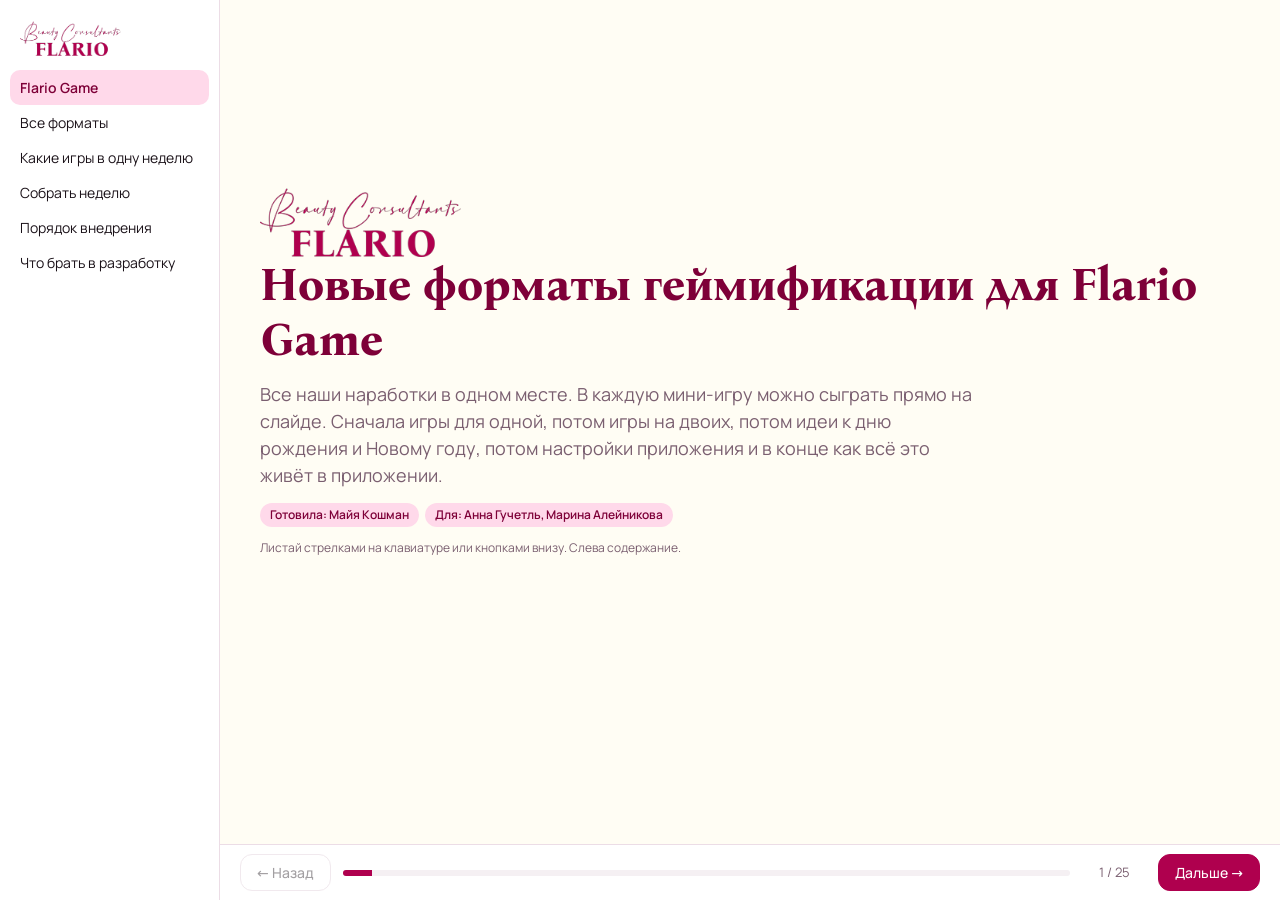
==== mini-games-deck/flario-mini-games_final.html @ 3e70e2fb "Сохранить итоговую презу мини-игр и объединить скил создания с доработкой Канон — один HTML. Правки " ====
<!doctype html>
<html lang="ru">
<head>
<meta charset="utf-8">
<meta name="viewport" content="width=device-width,initial-scale=1">
<title>Flario Game: новые форматы геймификации</title>
<style>@font-face {
  font-family: 'Bona Nova';
  font-style: italic;
  font-weight: 400;
  font-display: swap;
  src: url([data-uri]) format('woff2');
  unicode-range: U+0460-052F, U+1C80-1C8A, U+20B4, U+2DE0-2DFF, U+A640-A69F, U+FE2E-FE2F;
}
/* cyrillic */

@font-face {
  font-family: 'Bona Nova';
  font-style: italic;
  font-weight: 400;
  font-display: swap;
  src: url([data-uri]) format('woff2');
  unicode-range: U+0301, U+0400-045F, U+0490-0491, U+04B0-04B1, U+2116;
}
/* greek */

@font-face {
  font-family: 'Bona Nova';
  font-style: italic;
  font-weight: 400;
  font-display: swap;
  src: url([data-uri]) format('woff2');
  unicode-range: U+0307-0308, U+0590-05FF, U+200C-2010, U+20AA, U+25CC, U+FB1D-FB4F;
}
/* vietnamese */

@font-face {
  font-family: 'Bona Nova';
  font-style: italic;
  font-weight: 400;
  font-display: swap;
  src: url([data-uri]) format('woff2');
  unicode-range: U+0100-02BA, U+02BD-02C5, U+02C7-02CC, U+02CE-02D7, U+02DD-02FF, U+0304, U+0308, U+0329, U+1D00-1DBF, U+1E00-1E9F, U+1EF2-1EFF, U+2020, U+20A0-20AB, U+20AD-20C0, U+2113, U+2C60-2C7F, U+A720-A7FF;
}
/* latin */

@font-face {
  font-family: 'Bona Nova';
  font-style: italic;
  font-weight: 400;
  font-display: swap;
  src: url([data-uri]) format('woff2');
  unicode-range: U+0000-00FF, U+0131, U+0152-0153, U+02BB-02BC, U+02C6, U+02DA, U+02DC, U+0304, U+0308, U+0329, U+2000-206F, U+20AC, U+2122, U+2191, U+2193, U+2212, U+2215, U+FEFF, U+FFFD;
}
/* cyrillic-ext */

@font-face {
  font-family: 'Bona Nova';
  font-style: normal;
  font-weight: 400;
  font-display: swap;
  src: url([data-uri]) format('woff2');
  unicode-range: U+0460-052F, U+1C80-1C8A, U+20B4, U+2DE0-2DFF, U+A640-A69F, U+FE2E-FE2F;
}
/* cyrillic */

@font-face {
  font-family: 'Bona Nova';
  font-style: normal;
  font-weight: 400;
  font-display: swap;
  src: url([data-uri]) format('woff2');
  unicode-range: U+0301, U+0400-045F, U+0490-0491, U+04B0-04B1, U+2116;
}
/* greek */

@font-face {
  font-family: 'Bona Nova';
  font-style: normal;
  font-weight: 400;
  font-display: swap;
  src: url([data-uri]) format('woff2');
  unicode-range: U+0307-0308, U+0590-05FF, U+200C-2010, U+20AA, U+25CC, U+FB1D-FB4F;
}
/* vietnamese */

@font-face {
  font-family: 'Bona Nova';
  font-style: normal;
  font-weight: 400;
  font-display: swap;
  src: url([data-uri]) format('woff2');
  unicode-range: U+0100-02BA, U+02BD-02C5, U+02C7-02CC, U+02CE-02D7, U+02DD-02FF, U+0304, U+0308, U+0329, U+1D00-1DBF, U+1E00-1E9F, U+1EF2-1EFF, U+2020, U+20A0-20AB, U+20AD-20C0, U+2113, U+2C60-2C7F, U+A720-A7FF;
}
/* latin */

@font-face {
  font-family: 'Bona Nova';
  font-style: normal;
  font-weight: 400;
  font-display: swap;
  src: url([data-uri]) format('woff2');
  unicode-range: U+0000-00FF, U+0131, U+0152-0153, U+02BB-02BC, U+02C6, U+02DA, U+02DC, U+0304, U+0308, U+0329, U+2000-206F, U+20AC, U+2122, U+2191, U+2193, U+2212, U+2215, U+FEFF, U+FFFD;
}
/* cyrillic-ext */

@font-face {
  font-family: 'Bona Nova';
  font-style: normal;
  font-weight: 700;
  font-display: swap;
  src: url([data-uri]) format('woff2');
  unicode-range: U+0460-052F, U+1C80-1C8A, U+20B4, U+2DE0-2DFF, U+A640-A69F, U+FE2E-FE2F;
}
/* cyrillic */

@font-face {
  font-family: 'Bona Nova';
  font-style: normal;
  font-weight: 700;
  font-display: swap;
  src: url([data-uri]) format('woff2');
  unicode-range: U+0301, U+0400-045F, U+0490-0491, U+04B0-04B1, U+2116;
}
/* greek */

@font-face {
  font-family: 'Bona Nova';
  font-style: normal;
  font-weight: 700;
  font-display: swap;
  src: url([data-uri]) format('woff2');
  unicode-range: U+0307-0308, U+0590-05FF, U+200C-2010, U+20AA, U+25CC, U+FB1D-FB4F;
}
/* vietnamese */

@font-face {
  font-family: 'Bona Nova';
  font-style: normal;
  font-weight: 700;
  font-display: swap;
  src: url([data-uri]) format('woff2');
  unicode-range: U+0100-02BA, U+02BD-02C5, U+02C7-02CC, U+02CE-02D7, U+02DD-02FF, U+0304, U+0308, U+0329, U+1D00-1DBF, U+1E00-1E9F, U+1EF2-1EFF, U+2020, U+20A0-20AB, U+20AD-20C0, U+2113, U+2C60-2C7F, U+A720-A7FF;
}
/* latin */

@font-face {
  font-family: 'Bona Nova';
  font-style: normal;
  font-weight: 700;
  font-display: swap;
  src: url([data-uri]) format('woff2');
  unicode-range: U+0000-00FF, U+0131, U+0152-0153, U+02BB-02BC, U+02C6, U+02DA, U+02DC, U+0304, U+0308, U+0329, U+2000-206F, U+20AC, U+2122, U+2191, U+2193, U+2212, U+2215, U+FEFF, U+FFFD;
}
/* cyrillic-ext */

@font-face {
  font-family: 'Manrope';
  font-style: normal;
  font-weight: 300;
  font-display: swap;
  src: url([data-uri]) format('woff2');
  unicode-range: U+0460-052F, U+1C80-1C8A, U+20B4, U+2DE0-2DFF, U+A640-A69F, U+FE2E-FE2F;
}
/* cyrillic */

@font-face {
  font-family: 'Manrope';
  font-style: normal;
  font-weight: 300;
  font-display: swap;
  src: url([data-uri]) format('woff2');
  unicode-range: U+0301, U+0400-045F, U+0490-0491, U+04B0-04B1, U+2116;
}
/* greek */

@font-face {
  font-family: 'Manrope';
  font-style: normal;
  font-weight: 300;
  font-display: swap;
  src: url([data-uri]) format('woff2');
  unicode-range: U+0100-02BA, U+02BD-02C5, U+02C7-02CC, U+02CE-02D7, U+02DD-02FF, U+0304, U+0308, U+0329, U+1D00-1DBF, U+1E00-1E9F, U+1EF2-1EFF, U+2020, U+20A0-20AB, U+20AD-20C0, U+2113, U+2C60-2C7F, U+A720-A7FF;
}
/* latin */

@font-face {
  font-family: 'Manrope';
  font-style: normal;
  font-weight: 300;
  font-display: swap;
  src: url([data-uri]) format('woff2');
  unicode-range: U+0000-00FF, U+0131, U+0152-0153, U+02BB-02BC, U+02C6, U+02DA, U+02DC, U+0304, U+0308, U+0329, U+2000-206F, U+20AC, U+2122, U+2191, U+2193, U+2212, U+2215, U+FEFF, U+FFFD;
}
/* cyrillic-ext */

@font-face {
  font-family: 'Manrope';
  font-style: normal;
  font-weight: 400;
  font-display: swap;
  src: url([data-uri]) format('woff2');
  unicode-range: U+0460-052F, U+1C80-1C8A, U+20B4, U+2DE0-2DFF, U+A640-A69F, U+FE2E-FE2F;
}
/* cyrillic */

@font-face {
  font-family: 'Manrope';
  font-style: normal;
  font-weight: 400;
  font-display: swap;
  src: url([data-uri]) format('woff2');
  unicode-range: U+0301, U+0400-045F, U+0490-0491, U+04B0-04B1, U+2116;
}
/* greek */

@font-face {
  font-family: 'Manrope';
  font-style: normal;
  font-weight: 400;
  font-display: swap;
  src: url([data-uri]) format('woff2');
  unicode-range: U+0100-02BA, U+02BD-02C5, U+02C7-02CC, U+02CE-02D7, U+02DD-02FF, U+0304, U+0308, U+0329, U+1D00-1DBF, U+1E00-1E9F, U+1EF2-1EFF, U+2020, U+20A0-20AB, U+20AD-20C0, U+2113, U+2C60-2C7F, U+A720-A7FF;
}
/* latin */

@font-face {
  font-family: 'Manrope';
  font-style: normal;
  font-weight: 400;
  font-display: swap;
  src: url([data-uri]) format('woff2');
  unicode-range: U+0000-00FF, U+0131, U+0152-0153, U+02BB-02BC, U+02C6, U+02DA, U+02DC, U+0304, U+0308, U+0329, U+2000-206F, U+20AC, U+2122, U+2191, U+2193, U+2212, U+2215, U+FEFF, U+FFFD;
}
/* cyrillic-ext */

@font-face {
  font-family: 'Manrope';
  font-style: normal;
  font-weight: 500;
  font-display: swap;
  src: url([data-uri]) format('woff2');
  unicode-range: U+0460-052F, U+1C80-1C8A, U+20B4, U+2DE0-2DFF, U+A640-A69F, U+FE2E-FE2F;
}
/* cyrillic */

@font-face {
  font-family: 'Manrope';
  font-style: normal;
  font-weight: 500;
  font-display: swap;
  src: url([data-uri]) format('woff2');
  unicode-range: U+0301, U+0400-045F, U+0490-0491, U+04B0-04B1, U+2116;
}
/* greek */

@font-face {
  font-family: 'Manrope';
  font-style: normal;
  font-weight: 500;
  font-display: swap;
  src: url([data-uri]) format('woff2');
  unicode-range: U+0100-02BA, U+02BD-02C5, U+02C7-02CC, U+02CE-02D7, U+02DD-02FF, U+0304, U+0308, U+0329, U+1D00-1DBF, U+1E00-1E9F, U+1EF2-1EFF, U+2020, U+20A0-20AB, U+20AD-20C0, U+2113, U+2C60-2C7F, U+A720-A7FF;
}
/* latin */

@font-face {
  font-family: 'Manrope';
  font-style: normal;
  font-weight: 500;
  font-display: swap;
  src: url([data-uri]) format('woff2');
  unicode-range: U+0000-00FF, U+0131, U+0152-0153, U+02BB-02BC, U+02C6, U+02DA, U+02DC, U+0304, U+0308, U+0329, U+2000-206F, U+20AC, U+2122, U+2191, U+2193, U+2212, U+2215, U+FEFF, U+FFFD;
}
/* cyrillic-ext */

@font-face {
  font-family: 'Manrope';
  font-style: normal;
  font-weight: 600;
  font-display: swap;
  src: url([data-uri]) format('woff2');
  unicode-range: U+0460-052F, U+1C80-1C8A, U+20B4, U+2DE0-2DFF, U+A640-A69F, U+FE2E-FE2F;
}
/* cyrillic */

@font-face {
  font-family: 'Manrope';
  font-style: normal;
  font-weight: 600;
  font-display: swap;
  src: url([data-uri]) format('woff2');
  unicode-range: U+0301, U+0400-045F, U+0490-0491, U+04B0-04B1, U+2116;
}
/* greek */

@font-face {
  font-family: 'Manrope';
  font-style: normal;
  font-weight: 600;
  font-display: swap;
  src: url([data-uri]) format('woff2');
  unicode-range: U+0100-02BA, U+02BD-02C5, U+02C7-02CC, U+02CE-02D7, U+02DD-02FF, U+0304, U+0308, U+0329, U+1D00-1DBF, U+1E00-1E9F, U+1EF2-1EFF, U+2020, U+20A0-20AB, U+20AD-20C0, U+2113, U+2C60-2C7F, U+A720-A7FF;
}
/* latin */

@font-face {
  font-family: 'Manrope';
  font-style: normal;
  font-weight: 600;
  font-display: swap;
  src: url([data-uri]) format('woff2');
  unicode-range: U+0000-00FF, U+0131, U+0152-0153, U+02BB-02BC, U+02C6, U+02DA, U+02DC, U+0304, U+0308, U+0329, U+2000-206F, U+20AC, U+2122, U+2191, U+2193, U+2212, U+2215, U+FEFF, U+FFFD;
}
/* cyrillic-ext */

@font-face {
  font-family: 'Manrope';
  font-style: normal;
  font-weight: 700;
  font-display: swap;
  src: url([data-uri]) format('woff2');
  unicode-range: U+0460-052F, U+1C80-1C8A, U+20B4, U+2DE0-2DFF, U+A640-A69F, U+FE2E-FE2F;
}
/* cyrillic */

@font-face {
  font-family: 'Manrope';
  font-style: normal;
  font-weight: 700;
  font-display: swap;
  src: url([data-uri]) format('woff2');
  unicode-range: U+0301, U+0400-045F, U+0490-0491, U+04B0-04B1, U+2116;
}
/* greek */

@font-face {
  font-family: 'Manrope';
  font-style: normal;
  font-weight: 700;
  font-display: swap;
  src: url([data-uri]) format('woff2');
  unicode-range: U+0100-02BA, U+02BD-02C5, U+02C7-02CC, U+02CE-02D7, U+02DD-02FF, U+0304, U+0308, U+0329, U+1D00-1DBF, U+1E00-1E9F, U+1EF2-1EFF, U+2020, U+20A0-20AB, U+20AD-20C0, U+2113, U+2C60-2C7F, U+A720-A7FF;
}
/* latin */

@font-face {
  font-family: 'Manrope';
  font-style: normal;
  font-weight: 700;
  font-display: swap;
  src: url([data-uri]) format('woff2');
  unicode-range: U+0000-00FF, U+0131, U+0152-0153, U+02BB-02BC, U+02C6, U+02DA, U+02DC, U+0304, U+0308, U+0329, U+2000-206F, U+20AC, U+2122, U+2191, U+2193, U+2212, U+2215, U+FEFF, U+FFFD;
}
/* cyrillic */

@font-face {
  font-family: 'Marck Script';
  font-style: normal;
  font-weight: 400;
  font-display: swap;
  src: url([data-uri]) format('woff2');
  unicode-range: U+0301, U+0400-045F, U+0490-0491, U+04B0-04B1, U+2116;
}
/* latin-ext */

@font-face {
  font-family: 'Marck Script';
  font-style: normal;
  font-weight: 400;
  font-display: swap;
  src: url([data-uri]) format('woff2');
  unicode-range: U+0100-02BA, U+02BD-02C5, U+02C7-02CC, U+02CE-02D7, U+02DD-02FF, U+0304, U+0308, U+0329, U+1D00-1DBF, U+1E00-1E9F, U+1EF2-1EFF, U+2020, U+20A0-20AB, U+20AD-20C0, U+2113, U+2C60-2C7F, U+A720-A7FF;
}
/* latin */

@font-face {
  font-family: 'Marck Script';
  font-style: normal;
  font-weight: 400;
  font-display: swap;
  src: url([data-uri]) format('woff2');
  unicode-range: U+0000-00FF, U+0131, U+0152-0153, U+02BB-02BC, U+02C6, U+02DA, U+02DC, U+0304, U+0308, U+0329, U+2000-206F, U+20AC, U+2122, U+2191, U+2193, U+2212, U+2215, U+FEFF, U+FFFD;
}


:root{
  --bg:#faf7f9;--crimson:#af004e;--crimson-dark:#7e0038;--crimson2:#d4005f;--blush:#ffd9ea;
  --surface:#fff;--surface-soft:#f5f0f3;--border:#ecdde6;--border2:#ddc9d5;
  --text:#1a1118;--muted:#7a5f70;--text3:#b89aaa;
  --green:#27500a;--green-bg:#eaf3de;--amber:#633806;--amber-bg:#faeeda;--red:#a32d2d;--red-bg:#fcebeb;
  --s:1;
}
*{box-sizing:border-box}
html,body{margin:0;height:100%;background:#fffdf4;color:var(--text);font-family:Manrope,Geologica,"Segoe UI",system-ui,sans-serif;font-size:16px;line-height:1.5}
h1,h2,h3,.brand,.app-title b{font-family:"Bona Nova",Georgia,serif}
button{font-family:inherit;cursor:pointer}
#deck{display:grid;grid-template-columns:220px 1fr;grid-template-rows:1fr 56px;height:100vh}
#side{grid-row:1/3;background:#fff;border-right:1px solid var(--border);overflow-y:auto;padding:16px 10px 24px}
#side .brand{font-weight:700;color:var(--crimson);font-size:18px;padding:4px 10px 14px;display:flex;align-items:center;gap:8px}
#side .sec{font-size:11px;letter-spacing:.08em;text-transform:uppercase;color:var(--text3);padding:14px 10px 4px;font-weight:600}
#side a{display:flex;gap:8px;align-items:center;padding:7px 10px;border-radius:10px;color:var(--text);text-decoration:none;font-size:14px;cursor:pointer}
#side a:hover{background:var(--surface-soft)}
#side a.on{background:var(--blush);color:var(--crimson-dark);font-weight:600}
#side a .play{font-size:11px;color:var(--crimson)}
#stage{overflow:auto;position:relative}
#bar{display:flex;align-items:center;gap:12px;padding:0 20px;border-top:1px solid var(--border);background:#fff}
#bar .grow{flex:1;height:6px;border-radius:3px;background:var(--surface-soft);overflow:hidden}
#bar .grow i{display:block;height:100%;background:var(--crimson);transition:width .3s}
#bar .cnt{font-size:13px;color:var(--muted);min-width:64px;text-align:center}
.btn{border:1px solid var(--border2);background:#fff;color:var(--text);border-radius:12px;padding:8px 16px;font-size:14px;font-weight:500;transition:.15s}
.btn:hover{background:var(--surface-soft)}
.btn.pri{background:var(--crimson);color:#fff;border-color:var(--crimson)}
.btn.pri:hover{background:var(--crimson-dark)}
.btn.sm{padding:5px 12px;font-size:13px;border-radius:10px}
.btn[disabled]{opacity:.4;cursor:default}

.slide{padding:28px 40px 40px;max-width:1280px;margin:0 auto;animation:fade .25s}
@keyframes fade{from{opacity:0;transform:translateY(6px)}to{opacity:1;transform:none}}
.slide h1{font-size:34px;line-height:1.2;margin:0 0 8px;color:var(--crimson-dark)}
.slide h2{font-size:26px;line-height:1.25;margin:0 0 6px;color:var(--crimson-dark)}
.slide h3{font-size:16px;margin:18px 0 6px;color:var(--crimson)}
.slide p{margin:6px 0}
.lead{font-size:18px;color:var(--muted);max-width:720px}
.pill{display:inline-block;font-size:12px;font-weight:600;padding:3px 10px;border-radius:20px;background:var(--blush);color:var(--crimson-dark);margin-right:6px}
.pill.g{background:var(--green-bg);color:var(--green)}
.pill.a{background:var(--amber-bg);color:var(--amber)}
.pill.r{background:var(--red-bg);color:var(--red)}
.split{display:grid;grid-template-columns:minmax(0,1fr) 420px;gap:36px;align-items:start}
.split.wide{grid-template-columns:minmax(0,1fr) 520px}
.card{background:#fff;border:1px solid var(--border);border-radius:18px;padding:16px 18px;margin:12px 0}
.card h4{margin:0 0 6px;font-size:14px;color:var(--crimson);text-transform:uppercase;letter-spacing:.04em}
.card.now{background:var(--green-bg);border-color:#cfe3b8}
.card.now h4{color:var(--green)}
.card.future{background:#f6f0fb;border-color:#e0d3f0}
.card.future h4{color:#5b3a8c}
.card.miss{background:var(--amber-bg);border-color:#efd5a8}
.card.miss h4{color:var(--amber)}
.card ul,.card ol{margin:4px 0 4px 18px;padding:0}
.card li{margin:3px 0}
.grid{display:grid;gap:14px}
.grid.c2{grid-template-columns:1fr 1fr}.grid.c3{grid-template-columns:repeat(3,1fr)}.grid.c4{grid-template-columns:repeat(4,1fr)}
.tile{background:#fff;border:1px solid var(--border);border-radius:18px;padding:14px 16px;cursor:pointer;transition:.15s;text-align:left}
.tile:hover{border-color:var(--crimson);transform:translateY(-2px);box-shadow:0 6px 18px rgba(175,0,78,.1)}
.tile b{display:block;color:var(--crimson-dark)}
.tile span{font-size:13px;color:var(--muted)}
.hero{min-height:calc(100vh - 140px);display:flex;flex-direction:column;justify-content:center;align-items:flex-start}
.hero h1{font-size:46px}
.divider{min-height:calc(100vh - 140px);display:flex;flex-direction:column;justify-content:center}
.divider .num{font-size:90px;font-weight:800;color:var(--blush);line-height:1}
table.t{width:100%;border-collapse:collapse;font-size:14px;background:#fff;border-radius:14px;overflow:hidden;border:1px solid var(--border)}
table.t th{background:var(--surface-soft);text-align:left;padding:9px 12px;font-size:12px;text-transform:uppercase;letter-spacing:.04em;color:var(--muted)}
table.t td{padding:9px 12px;border-top:1px solid var(--border);vertical-align:top}
table.t td.ok{background:var(--green-bg);color:var(--green);text-align:center;font-weight:600}
table.t td.no{background:var(--red-bg);color:var(--red);text-align:center;font-weight:600}
table.t td.mid{background:var(--amber-bg);color:var(--amber);text-align:center;font-weight:600}
table.t td.self{background:var(--surface-soft);text-align:center;color:var(--text3)}

/* phone */
.phone-wrap{width:400px;height:calc(820px * var(--s));display:flex;justify-content:center;position:sticky;top:8px}
.phone{width:375px;height:780px;border-radius:54px;background:#111;padding:14px 12px 18px;transform:scale(var(--s));transform-origin:top center;box-shadow:0 0 0 3px #2a2a2a,0 22px 50px rgba(0,0,0,.28);flex:none;position:relative}
.phone:before{content:"";position:absolute;top:18px;left:50%;transform:translateX(-50%);width:118px;height:26px;background:#000;border-radius:16px;z-index:30;box-shadow:0 0 0 2px #1a1a1a}
.phone:after{content:"";position:absolute;bottom:9px;left:50%;transform:translateX(-50%);width:118px;height:5px;background:#fff;border-radius:4px;opacity:.85;z-index:30}
.phone-screen{width:100%;height:100%;border-radius:42px;background:var(--bg);overflow:hidden;position:relative;display:flex;flex-direction:column}
.app-bar{display:flex;align-items:center;gap:8px;padding:34px 14px 10px;background:#fff;border-bottom:1px solid var(--border);flex:none}
.app-back{font-size:22px;color:var(--crimson);width:20px}
.app-title{flex:1;min-width:0;line-height:1.2}
.app-title b{font-size:15px;display:block;white-space:nowrap;overflow:hidden;text-overflow:ellipsis}
.app-title small{font-size:11px;color:var(--muted)}
.chip{background:var(--blush);color:var(--crimson-dark);font-weight:700;font-size:12px;border-radius:14px;padding:4px 9px;white-space:nowrap}
.app-body{flex:1;position:relative;overflow:hidden;display:flex;flex-direction:column;align-items:center;padding:8px 8px 10px;user-select:none;-webkit-user-select:none;touch-action:none}
.g-top{display:flex;gap:6px;align-items:center;justify-content:space-between;width:100%;font-size:13px;color:var(--muted);padding:0 4px 6px;flex:none}
.g-top b{color:var(--crimson-dark)}
.g-note{font-size:12px;color:var(--muted);text-align:center;padding:4px 10px;flex:none}
.tabs{display:flex;gap:6px;margin-bottom:6px;flex:none}
.tabs button{border:1px solid var(--border2);background:#fff;border-radius:16px;padding:4px 12px;font-size:12px;color:var(--muted)}
.tabs button.on{background:var(--crimson);color:#fff;border-color:var(--crimson)}
.overlay{position:absolute;inset:0;background:#faf7f9;display:flex;flex-direction:column;align-items:center;justify-content:center;gap:10px;text-align:center;padding:24px;z-index:50;animation:fade .25s}
.overlay h3{margin:0;font-size:22px;color:var(--crimson-dark)}
.overlay p{margin:0;color:var(--muted);font-size:14px}
.overlay.lose h3{color:var(--red)}
@keyframes shake{0%,100%{transform:translateX(0)}25%{transform:translateX(-5px)}75%{transform:translateX(5px)}}
.shake{animation:shake .25s}
@keyframes pop{0%{transform:scale(.8)}60%{transform:scale(1.12)}100%{transform:scale(1)}}
.pop{animation:pop .3s}
@keyframes bob{0%,100%{transform:translateY(0)}50%{transform:translateY(-6px)}}
.bob{animation:bob 1.6s ease-in-out infinite}
.mascot .m-body{transform-origin:100px 190px;animation:mbob 1.8s ease-in-out infinite}
.mascot .m-arm{transform-box:fill-box;transform-origin:50% 20%;animation:marm 1.1s ease-in-out infinite alternate}
.mascot .m-spark{transform-box:fill-box;transform-origin:center;animation:mspark 1.4s ease-in-out infinite}
@keyframes mbob{0%,100%{transform:translateY(0) scale(1,1)}50%{transform:translateY(-4px) scale(1.02,.98)}}
@keyframes marm{from{transform:rotate(-8deg)}to{transform:rotate(8deg)}}
@keyframes mspark{0%,100%{transform:scale(.6);opacity:.5}50%{transform:scale(1.15);opacity:1}}

/* flasks */
.stream{position:absolute;width:6px;background:linear-gradient(#fff0,var(--liq,#d4005f),#fff0);border-radius:4px;z-index:8;pointer-events:none;opacity:.85}
.flasks{display:grid;grid-template-columns:repeat(3,100px);gap:10px 16px;justify-content:center;margin-top:8px;position:relative}
.fl{position:relative;height:150px;display:flex;flex-direction:column;align-items:center;cursor:pointer;transition:transform .15s}
.fl.sel{transform:translateY(-12px)}
.fl .glass{width:50px;height:124px;border:3px solid #cdb3c3;border-top:none;border-radius:0 0 22px 22px;background:linear-gradient(90deg,rgba(255,255,255,.7),rgba(255,255,255,.2));display:flex;flex-direction:column-reverse;overflow:hidden;position:relative;margin-top:22px}
.fl.sel .glass{border-color:var(--crimson)}
.fl .glass:before{content:"";position:absolute;top:0;left:-3px;right:-3px;height:0}
.fl .lip{position:absolute;top:18px;width:62px;height:6px;border-radius:4px;background:#cdb3c3}
.fl.sel .lip{background:var(--crimson)}
.fl .seg{flex:none;height:25%;width:100%;transition:background .2s;border-top:1px solid rgba(255,255,255,.4)}
.fl .done{position:absolute;inset:0;display:flex;flex-direction:column;align-items:center;justify-content:flex-end;animation:pop .4s}
.fl .done small{font-size:10px;line-height:1.1;text-align:center;color:var(--crimson-dark);font-weight:600;max-width:90px}
.row-btns{display:flex;gap:8px;margin-top:10px;flex:none}

/* words */
.wheel{position:relative;width:250px;height:250px;margin:6px auto 0;border-radius:50%;background:#fff;border:1px solid var(--border);touch-action:none}
.wheel .lt{position:absolute;width:46px;height:46px;margin:-23px 0 0 -23px;border-radius:50%;background:var(--surface-soft);border:2px solid var(--border2);display:flex;align-items:center;justify-content:center;font-weight:700;font-size:20px;color:var(--crimson-dark)}
.wheel .lt.on{background:var(--crimson);color:#fff;border-color:var(--crimson)}
.wheel svg{position:absolute;inset:0;pointer-events:none}
.slots{display:flex;gap:5px;justify-content:center;margin:6px 0;min-height:40px}
.slots i{width:34px;height:40px;border-radius:8px;border:2px solid var(--border2);background:#fff;display:flex;align-items:center;justify-content:center;font-style:normal;font-weight:700;color:var(--crimson-dark);font-size:18px}
.slots i.f{background:var(--green-bg);border-color:#9ec47c;color:var(--green)}
.fw{display:grid;grid-template-columns:repeat(8,38px);gap:2px;justify-content:center;touch-action:none;margin-top:4px}
.fw div{width:38px;height:38px;border-radius:8px;background:#fff;border:1px solid var(--border);display:flex;align-items:center;justify-content:center;font-weight:700;font-size:17px;color:var(--text)}
.fw div.sel{background:var(--blush);border-color:var(--crimson2)}
.fw div.fd{background:var(--green-bg);border-color:#9ec47c;color:var(--green)}
.wl{display:flex;flex-wrap:wrap;gap:4px 10px;justify-content:center;font-size:12px;color:var(--muted);margin-top:8px}
.wl span{padding:2px 9px;border-radius:10px;background:#fff;border:1px solid var(--border)}
.wl .fd{color:#fff;border-color:transparent;font-weight:700}

/* pyramid */
.pyr{position:relative;width:340px;height:270px;margin-top:4px;flex:none}
.tl{position:absolute;width:40px;height:50px;border-radius:9px;background:#fff;border:2px solid var(--border2);box-shadow:0 3px 0 var(--border2);display:flex;align-items:center;justify-content:center;transition:.2s;padding:0}
.tl.free{border-color:var(--crimson);box-shadow:0 3px 0 var(--crimson)}
.tl.cov{background:#e6dbe1;cursor:default}
.tl.cov svg{opacity:.35}
.hand{display:flex;gap:6px;margin-top:10px;padding:8px;background:#fff;border:1px solid var(--border);border-radius:14px;flex:none}
.hand .sl{width:46px;height:56px;border-radius:9px;border:2px dashed var(--border2);display:flex;align-items:center;justify-content:center}
.hand .sl.f{border-style:solid;border-color:var(--crimson);background:var(--blush)}

/* steps */
.stp{display:flex;flex-direction:column;gap:8px;width:100%;padding:0 6px;margin-top:6px}
.stp button{border:1.5px solid var(--border2);background:#fff;border-radius:14px;padding:10px 14px;text-align:left;font-size:14px;color:var(--text)}
.stp button:hover{border-color:var(--crimson)}
.stp button.ok{background:var(--green-bg);border-color:#9ec47c;color:var(--green)}
.stp button.bad{background:var(--red-bg);border-color:#e29a9a;color:var(--red)}
.seq{display:flex;gap:6px;margin:6px 0}
.seq i{width:30px;height:30px;border-radius:50%;border:2px solid var(--border2);display:flex;align-items:center;justify-content:center;font-style:normal;font-size:13px;color:var(--text3);font-weight:700}
.seq i.f{background:var(--green);border-color:var(--green);color:#fff}

/* baskets */
.bk{position:relative;width:340px;height:440px;background:linear-gradient(180deg,#f9cfe2,#ef9fc3);border:1px solid var(--border);border-radius:16px;overflow:hidden;flex:none;touch-action:none}
.bk .lane{position:absolute;top:0;bottom:0;border-right:2px dashed rgba(255,255,255,.55)}.bk .lane:nth-child(odd){background:rgba(255,255,255,.12)}
.bk .jar{position:absolute;width:44px;text-align:center;font-size:9px;line-height:1.1;color:var(--muted);margin-left:-22px}
.bk .bsk{position:absolute;bottom:6px;height:64px;border-radius:6px 6px 18px 18px;background:var(--blush);border:2px solid var(--crimson2);display:flex;align-items:center;justify-content:center;font-weight:700;font-size:12px;color:var(--crimson-dark);text-align:center;transition:left .5s}
.bk .bsk.flip{animation:pop .4s}
.bk .rot{position:absolute;left:0;top:0;height:4px;background:var(--crimson);transition:width .1s linear}

/* find */
.scene{width:340px;height:330px;border-radius:14px;border:1px solid var(--border);background:#fff;flex:none;touch-action:manipulation}
.finds{display:grid;grid-template-columns:repeat(5,1fr);gap:4px;width:100%;margin-top:8px;padding:0 6px}
.finds div{background:#fff;border:1px solid var(--border);border-radius:10px;padding:3px 0 1px;text-align:center;font-size:9px;color:var(--muted);line-height:1.1}
.finds div.fd{background:var(--green-bg);border-color:#9ec47c;color:var(--green);text-decoration:line-through}
.tbar{width:100%;height:8px;background:var(--surface-soft);border-radius:4px;overflow:hidden;margin:2px 0 6px;flex:none}
.tbar i{display:block;height:100%;background:var(--crimson);width:100%}

/* head */
.headbox{position:relative;width:340px;height:236px;flex:none}
.menu{display:grid;grid-template-columns:repeat(4,1fr);gap:6px;width:100%;margin-top:6px;padding:0 4px}
.menu button{border:1.5px solid var(--border2);background:#fff;border-radius:12px;padding:5px 2px;font-size:10px;line-height:1.1;color:var(--text);display:flex;flex-direction:column;align-items:center;gap:2px}
.menu button.on{border-color:var(--crimson);background:var(--blush)}
.menu button.dis{opacity:.4}
.prog{width:100%;height:10px;background:var(--surface-soft);border-radius:5px;overflow:hidden;margin:4px 0;flex:none}
.prog i{display:block;height:100%;width:0;background:var(--crimson2);transition:width .1s}
.stepline{display:flex;gap:3px;margin:2px 0 6px;flex:none}
.stepline i{width:30px;height:8px;border-radius:4px;background:var(--border2)}
.stepline i.f{background:var(--green)}
.stepline i.c{background:var(--crimson2)}
.stepline i.p{box-shadow:0 0 0 2px #3b82c4 inset}
.role{font-size:12px;padding:3px 10px;border-radius:12px;background:#e6f0fa;color:#1c4f82;font-weight:600}
.role.me{background:var(--blush);color:var(--crimson-dark)}

/* spa */
.spa{position:relative;width:344px;height:470px;background:#fbeff5;border-radius:16px;border:1px solid var(--border);overflow:hidden;flex:none;touch-action:manipulation}
.spa .st{position:absolute;transform:translate(-50%,-50%);border-radius:14px;background:#fff;border:2px solid var(--border2);display:flex;align-items:center;justify-content:center;text-align:center;font-size:10px;line-height:1.1;color:var(--muted);cursor:pointer;padding:2px}
.spa .st.shelf{width:78px;height:40px;font-size:9px;border-color:var(--crimson2);color:var(--crimson-dark);font-weight:600}
.spa .st.seat{width:76px;height:64px;background:#eef6fc;border-color:#9bbbd8}
.spa .st.desk{width:110px;height:44px;background:var(--amber-bg);border-color:#e3b873}
.spa .st.sink{width:76px;height:64px;background:#e3f0fa;border-color:#6aa2d2}
.spa .st.door{width:120px;height:28px;border-style:dashed;cursor:default}
.spa .ppl{position:absolute;width:30px;height:30px;margin:-15px 0 0 -15px;z-index:5;cursor:pointer}
.spa .chef{z-index:8}
.spa .chef.sel{filter:drop-shadow(0 0 5px #af004e)}
.spa .bub{position:absolute;left:50%;bottom:30px;transform:translateX(-50%);background:#fff;border:1px solid var(--border2);border-radius:8px;padding:2px 5px;font-size:9px;width:100px;text-align:center;line-height:1.25;color:var(--text)}
.spa .pat{position:absolute;left:0;right:0;top:32px;height:4px;background:#ddd;border-radius:2px;overflow:hidden}
.spa .pat i{display:block;height:100%;background:var(--green)}
.spa .hold{position:absolute;top:-12px;left:18px;font-size:9px;background:var(--crimson);color:#fff;border-radius:6px;padding:0 4px;white-space:nowrap}
.spa .work{position:absolute;left:-6px;right:-6px;top:-8px;height:4px;background:#ddd;border-radius:2px;overflow:hidden}
.spa .work i{display:block;height:100%;background:var(--crimson2)}

/* pair shell */
.mini{position:absolute;inset:0;display:flex;flex-direction:column;padding:14px;gap:8px;overflow:auto}
.person{display:flex;align-items:center;gap:10px;padding:8px 10px;border:1.5px solid var(--border);border-radius:14px;background:#fff;cursor:pointer}
.person.on{border-color:var(--crimson);background:var(--blush)}
.ava{width:34px;height:34px;border-radius:50%;background:var(--surface-soft);display:flex;align-items:center;justify-content:center;font-weight:700;color:var(--crimson)}

/* settings */
.cal{display:grid;grid-template-columns:repeat(7,1fr);gap:4px;width:100%}
.cal b{font-size:11px;text-align:center;color:var(--text3);font-weight:500}
.cal button{aspect-ratio:1;border-radius:10px;border:1px solid var(--border);background:#fff;font-size:12px;position:relative;color:var(--text);padding:0}
.cal button.sh{background:var(--crimson);color:#fff;border-color:var(--crimson)}
.cal button.off{background:var(--surface-soft);color:var(--text3)}
.cal button .ev{position:absolute;right:2px;top:0;font-size:10px}
.note{background:#fff;border:1px solid var(--border);border-radius:12px;padding:8px 10px;font-size:13px;display:flex;gap:8px;justify-content:space-between;width:100%}
.note button{border:none;background:none;color:var(--text3);font-size:16px}
input.in,textarea.in{width:100%;border:1.5px solid var(--border2);border-radius:12px;padding:8px 10px;font:inherit;font-size:14px;background:#fff}
.slider{width:100%;accent-color:var(--crimson)}

/* planner */
.plan{display:grid;grid-template-columns:repeat(7,1fr);gap:8px}
.plan label{font-size:12px;font-weight:700;color:var(--crimson-dark);display:block;margin-bottom:2px}
.plan select{width:100%;padding:7px 4px;border-radius:10px;border:1.5px solid var(--border2);font:inherit;font-size:12px;background:#fff}
.chk{margin:4px 0;padding:6px 10px;border-radius:10px;font-size:13px}
.chk.ok{background:var(--green-bg);color:var(--green)}
.chk.bad{background:var(--red-bg);color:var(--red)}
.pic{background:#fff;border:1px solid var(--border);border-radius:18px;padding:10px}
.pic svg{width:100%;height:auto;display:block}
.cap{font-size:13px;color:var(--muted);text-align:center;margin-top:4px}
.kbd{font-size:12px;color:var(--muted)}
.simon{display:grid;grid-template-columns:1fr 1fr;gap:8px;width:100%;padding:8px}
.simon button{min-height:64px;border-radius:16px;border:2px solid var(--border2);background:#fff;font-size:13px;padding:8px}
.simon button.lit{background:var(--crimson);color:#fff;border-color:var(--crimson);transform:scale(.96)}
.swipe{overflow:hidden;width:100%;border-radius:12px}
.swipe .inner{display:flex;transition:transform .2s}
.swipe .note{flex:none;width:100%}
.swipe .del{flex:none;width:72px;background:var(--red);color:#fff;display:flex;align-items:center;justify-content:center;font-weight:700}
.btm{display:flex;border-top:1px solid var(--border);background:#fff;flex:none}
.btm span{flex:1;text-align:center;padding:8px 0 14px;font-size:10px;color:var(--text3)}
.btm span.on{color:var(--crimson);font-weight:700}
.week{display:grid;grid-template-columns:repeat(7,1fr);gap:8px}
.daycard{background:#fff;border:1px solid var(--border);border-radius:14px;padding:8px;min-height:120px}
.daycard b{display:block;margin-bottom:6px;color:var(--crimson-dark)}
.chips{display:flex;flex-wrap:wrap;gap:4px}
.chips button{border:1px solid var(--border2);background:#fff;border-radius:12px;padding:3px 7px;font-size:11px}
.chips button.on{background:var(--crimson);color:#fff;border-color:var(--crimson)}
.compat p.row{background:#fff;border:1px solid var(--border);border-radius:12px;padding:10px 12px;margin:8px 0}
.compat .ok{border-left:4px solid #27500a}
.compat .no{border-left:4px solid #a32d2d}
.compat .mid{border-left:4px solid #e8a33d}
.flarik-face{position:relative;display:inline-flex;align-items:center;justify-content:center;vertical-align:middle}
.flarik-face img{width:100%;height:100%;object-fit:contain;display:block}
.flarik-face .emo{position:absolute;left:50%;top:48%;transform:translate(-50%,-50%);pointer-events:none}
.chip img{width:16px;height:16px;vertical-align:middle}

.jars{display:grid;grid-template-columns:repeat(3,1fr);gap:4px;width:100%;position:relative;margin-top:4px}
.jv{position:relative;border:none;background:transparent;padding:0;height:150px;border-radius:16px;cursor:pointer;transition:transform .2s}
.jv.sel{transform:translateY(-8px);z-index:4}
.jv .bottle{width:80px;height:134px;margin:8px auto 0;position:relative}
.jv::after{content:"";position:absolute;left:8%;right:8%;bottom:3px;height:7px;border-radius:4px;background:#e2bccf}
.jv .became{position:absolute;left:0;right:0;bottom:10px;display:flex;justify-content:center;animation:pop .45s}
.jv .bname{position:absolute;left:0;right:0;bottom:-2px;font-size:9px;color:#7e0038;font-weight:700;text-align:center;line-height:1}
.jv.done{background:none}
.jv .became.still{animation:none}
.jars{background:linear-gradient(180deg,#fbe9f1,#f4d6e5);border-radius:22px;padding:10px 4px 6px;box-shadow:inset 0 0 0 1px #ecd0de}
.pour{position:absolute;top:-6px;width:9px;height:48px;border-radius:6px;z-index:8;pointer-events:none;box-shadow:0 0 0 2px rgba(255,255,255,.4)}

.wheel{width:318px;height:318px}
.wheel .lt{width:50px;height:50px;margin:-25px 0 0 -25px;font-size:24px}
.slots i{width:40px;height:46px;font-size:24px}
.fw{grid-template-columns:repeat(8,1fr);width:100%;gap:3px}
.fw div{width:auto;aspect-ratio:1;height:auto;font-size:16px}

.simon-wheel{width:min(100%,430px);aspect-ratio:1;border-radius:50%;background:#3a0a22;padding:16px;display:grid;grid-template-columns:1fr 1fr;grid-template-rows:1fr 1fr;gap:12px;position:relative;box-shadow:0 12px 0 #26061a;margin-top:6px}
.simon-wheel button{border:none;border-radius:18px;display:flex;flex-direction:column;align-items:center;justify-content:center;gap:2px;font-weight:800;text-shadow:0 1px 0 rgba(0,0,0,.15)}
.simon-wheel button b{font-size:15.5px;line-height:1.1;text-align:center}.simon-wheel button small{text-align:center}
.simon-wheel button small{font-size:11px;font-weight:600;opacity:.9}
.simon-wheel button:nth-child(1){border-radius:46% 16px 16px 16px}
.simon-wheel button:nth-child(2){border-radius:16px 46% 16px 16px}
.simon-wheel button:nth-child(3){border-radius:16px 16px 16px 46%}
.simon-wheel button:nth-child(4){border-radius:16px 16px 46% 16px}
.simon-wheel button.lit{filter:brightness(1.45);transform:scale(.97)}
.simon-hub{position:absolute;left:50%;top:50%;transform:translate(-50%,-50%);width:27%;aspect-ratio:1;border-radius:50%;background:#26061a;color:#fff;display:flex;flex-direction:column;align-items:center;justify-content:center;z-index:2;pointer-events:none;box-shadow:0 0 0 10px #3a0a22}
.simon-hub small{font-size:11px;letter-spacing:.08em}
.simon-hub b{font-size:24px;line-height:1}

.field{position:relative;width:100%;height:448px;flex:none}
.pcard{position:absolute;width:92px;height:104px;border-radius:14px;background:#fff;border:2px solid #ead7e1;box-shadow:0 4px 0 #ead7e1;padding:4px 4px 6px}
.pcard.free{border-color:#af004e;box-shadow:0 4px 0 #af004e}
.pcard.cov{opacity:1;filter:brightness(.93) saturate(.75)}
.pcard .face{height:100%;display:flex;flex-direction:column;align-items:center;justify-content:flex-end}
.pcard b,.hand b{font-size:9px;line-height:1.05;color:#7e0038;font-weight:700;text-align:center}
.hand .sl{width:58px;height:70px;overflow:hidden}
.hand .face img{width:40px !important}

.bk .bsk{background:transparent;border:none;box-shadow:none;padding:0}
.bk .jar{width:92px;margin-left:-46px;z-index:2}
.bk .jar .jt{background:none;border:0;box-shadow:none;padding:0;display:flex;flex-direction:column;align-items:center;filter:drop-shadow(0 3px 3px rgba(126,0,56,.25))}
.bk .jar .jt img{width:100%;height:78px;object-fit:contain;display:block}
.bk .jar .jt b{font-size:9px;line-height:1.05;color:#7e0038;font-weight:700;text-align:center}
.bk .bsk{z-index:3}

.play-scene{position:relative;width:100%;flex:1;min-height:480px;border-radius:18px;overflow:hidden}
.play-bg,.play-bg svg{position:absolute;inset:0;width:100%;height:100%;display:block}
.spot{position:absolute;border:none;background:transparent;padding:0;cursor:pointer}
.spot.got{filter:drop-shadow(0 0 0 3px #27500a);transform:scale(1.08)}
.clock{display:flex;justify-content:center}
.choice3{display:grid;grid-template-columns:repeat(3,1fr);gap:6px;width:100%}
.choice3 button{background:#fff;border:1.5px solid var(--border2);border-radius:14px;padding:6px 4px;min-height:132px;display:flex;flex-direction:column;align-items:center;justify-content:flex-end;gap:4px}
.choice3 b{font-size:10px;line-height:1.15;color:#7e0038}

.net-home{width:100%;height:100%;overflow:hidden;display:flex;flex-direction:column}
.hs-top{width:100%;flex:none;aspect-ratio:430/208;background-size:100% auto;background-position:top;background-repeat:no-repeat}
.hs-bot{width:100%;flex:none;aspect-ratio:430/728;background-size:100% auto;background-position:bottom;background-repeat:no-repeat}
.net-card{flex:none;margin:0 9px 8px;display:flex;gap:6px;border-radius:20px;padding:10px 10px 10px 4px;background:linear-gradient(135deg,#FFD9EA,#fff 70%);border:1px solid #f3bfd6;box-shadow:0 6px 14px rgba(175,0,78,.12)}
.net-plant{position:relative;flex:none;width:112px;height:168px}
.np-pot{position:absolute;left:30px;right:30px;bottom:0;height:22px;background:linear-gradient(#af004e,#7e0038);border-radius:3px 3px 10px 10px;clip-path:polygon(0 0,100% 0,88% 100%,12% 100%)}
.np-stem{position:absolute;left:50%;bottom:20px;width:6px;margin-left:-3px;background:#5aa02c;border-radius:3px;transition:height .25s}
.np-leaf{position:absolute;left:50%;width:22px;height:12px;background:#7bc043;border-radius:12px 0 12px 0;margin-bottom:20px}
.np-leaf.l{margin-left:-24px;transform:scaleX(-1)}
.np-leaf.r{margin-left:3px}
.np-fl{position:absolute;left:50%;transform:translateX(-50%);display:flex;transition:.25s}
.np-fl img{width:100%;height:100%;object-fit:contain}
.np-glow{position:absolute;left:50%;top:10px;width:110px;height:110px;margin-left:-55px;border-radius:50%;background:radial-gradient(circle,rgba(255,255,255,.95),rgba(255,217,234,0) 70%);transition:opacity .25s}
.nc-r{flex:1;min-width:0;text-align:left}
.nc-r small{font-size:10px;letter-spacing:.08em;color:#a8105a;font-weight:800}
.nc-r b{display:block;font-family:'Bona Nova',serif;font-size:20px;color:#7e0038;line-height:1.1}
.nc-r p{margin:3px 0 6px;font-size:11.5px;line-height:1.3;color:#3a2b34}
.nc-stage{display:inline-block;background:#af004e;color:#fff;font-weight:800;font-size:12px;border-radius:12px;padding:2px 10px}
.np-st{display:flex;flex-wrap:wrap;gap:2px 8px;margin:6px 0 2px}
.np-st span{font-size:10px;color:#a58a99;display:flex;align-items:center;gap:3px}
.np-st span i{width:8px;height:8px;border-radius:50%;background:#e5d3dc;display:inline-block}
.np-st span.on{color:#7e0038;font-weight:700}
.np-st span.on i{background:#af004e}
.nc-r .slider{width:100%;margin:4px 0 0}
.nc-r em{font-size:10px;color:#a58a99;font-style:normal}
.phone-screen.bare .app-bar{display:none}
.gl-screen{position:relative;width:100%;height:100%;display:flex;flex-direction:column;overflow:hidden;background:#faf7f9}
.gl-top{flex:none;position:relative;background:linear-gradient(180deg,#1d0716,#3a0a22);padding-top:34px;border-radius:0 0 22px 22px;box-shadow:0 6px 16px rgba(58,10,34,.3);z-index:2}
.gl-wire{width:100%}
.gl-count{position:absolute;right:10px;bottom:6px;font-size:11px;font-weight:800;color:#ffd9ea;background:rgba(255,255,255,.12);border-radius:10px;padding:1px 8px}
.bulb.pop{transform-box:fill-box;transform-origin:50% 0;animation:bulbpop .9s ease-out}
@keyframes bulbpop{0%{transform:scale(.3);opacity:0}50%{transform:scale(1.6)}100%{transform:scale(1);opacity:1}}
.gl-home{flex:1;overflow:hidden;margin-top:-10px}
.gl-home img{display:block;width:100%;margin-top:-10%}
.gl-modal{position:absolute;inset:0;z-index:5;background:rgba(40,8,26,.58);display:flex;align-items:center;justify-content:center;padding:18px;animation:fade .3s}
.gl-card{width:100%;background:#fff;border-radius:24px;padding:16px 16px 18px;text-align:center;display:flex;flex-direction:column;align-items:center;gap:6px;box-shadow:0 18px 40px rgba(0,0,0,.35);animation:pop .45s}
.gl-card small{font-size:11px;letter-spacing:.1em;color:#a8105a;font-weight:800}
.gl-card b{font-family:'Bona Nova',serif;font-size:22px;color:#7e0038}
.gl-card p{margin:0;font-size:13px;color:#3a2b34}
.chip.big{font-size:18px;padding:4px 16px;margin:2px 0 6px}
.gl-again{white-space:nowrap;position:absolute;left:50%;bottom:10px;transform:translateX(-50%);z-index:4;border:0;background:rgba(255,255,255,.92);color:#7a5f70;font-size:11px;border-radius:12px;padding:5px 12px;box-shadow:0 2px 8px rgba(0,0,0,.15);cursor:pointer}
.garland-bar small{display:block;font-size:11px;color:#7a5f70;font-weight:500}
.garland-bar b{color:#7e0038}
.mech{display:flex;gap:10px;align-items:flex-start;width:100%;background:#fff;border:1px solid var(--border);border-radius:16px;padding:10px 12px;margin-top:8px;text-align:left}
.mech-i{flex:none;width:58px;height:58px;border-radius:14px;background:#fff0f6;display:flex;align-items:center;justify-content:center}
.mech b{display:block;color:#7e0038;font-size:14px;margin-bottom:2px}
.mech p{margin:0;font-size:12px;line-height:1.3;color:#3a2b34}
.mech small{display:block;margin-top:4px;font-size:11px;color:#7a5f70}
.home-layer{position:relative;width:100%;flex:1;min-height:420px;overflow:hidden}
.home-layer>img{width:100%;height:100%;object-fit:cover;object-position:top;display:block}
.garland{position:absolute;left:8px;right:8px;top:148px;height:70px;display:flex;justify-content:space-between;align-items:flex-end;padding:0 2px 6px;background:linear-gradient(#7e0038,#7e0038) center 8px/100% 3px no-repeat}
.garland i{width:14px;height:20px;border-radius:8px 8px 11px 11px;display:block}
.bloom-cap{position:absolute;left:12px;right:12px;bottom:10px;z-index:4;background:rgba(255,255,255,.96);border-radius:16px;padding:8px 12px;text-align:center;border:1px solid var(--border)}
.spot.disc{background:#fff;border-radius:12px;padding:2px;box-shadow:0 2px 0 rgba(0,0,0,.15)}
.garland i.on{box-shadow:0 6px 10px rgba(212,0,95,.35)}
.garland-bar{width:100%;display:flex;align-items:center;justify-content:space-between;gap:8px;padding:8px 10px;background:#fff}
.bloom{position:absolute;left:0;right:0;top:64px;bottom:24px;display:flex;flex-direction:column;align-items:center;justify-content:center}
.bloom-cap{background:rgba(255,255,255,.94);border-radius:16px;padding:8px 12px;text-align:center;margin-top:4px;border:1px solid var(--border)}
.bloom-cap b{display:block;color:#7e0038}
.bloom-cap span{font-size:12px;color:#7a5f70}
.spark{position:absolute;width:10px;height:10px;border-radius:50%;background:#fff;box-shadow:0 0 10px #fff}
.salon-bg{position:absolute;inset:0;z-index:0;pointer-events:none}
.spa .st,.spa .ppl{z-index:2}
.spa .ppl{width:40px;height:56px;margin:-28px 0 0 -20px}
.spa .st.shelf{width:74px;height:50px;display:flex;flex-direction:column;background:transparent;border-color:transparent;justify-content:flex-end;gap:0}
.spa .st.door{display:none}
.spa .st.shelf span{font-size:8px;background:rgba(255,255,255,.92);border-radius:6px;padding:0 4px;margin-top:-2px}
.spa .st.sink,.spa .st.seat,.spa .st.desk{background:transparent;border-color:transparent;flex-direction:column;gap:0}
.spa .st.sink,.spa .st.seat{height:96px}.spa .st.sink span,.spa .st.seat span,.spa .st.desk span{margin-top:auto;box-shadow:0 1px 0 rgba(126,0,56,.2);background:rgba(255,255,255,.9);border-radius:8px;padding:0 5px;font-size:9px;font-weight:600;color:var(--crimson-dark)}
.month-head{width:100%;background:#af004e;color:#fff;border-radius:14px;padding:8px 12px;display:flex;justify-content:space-between;align-items:center;margin-bottom:6px}
.month-head span{font-size:12px}
.cal button{aspect-ratio:auto;height:34px;font-size:12px}
.sec-board{display:grid;grid-template-columns:repeat(3,1fr);grid-template-rows:repeat(2,150px);gap:6px;width:100%;padding:44px 8px 6px;border-radius:18px;background:linear-gradient(180deg,#fbe9f1,#f4d6e5);box-shadow:inset 0 0 0 1px #ecd0de;margin-top:4px}
.sec-board .sc{position:relative;display:flex;align-items:flex-end;justify-content:center;border-bottom:6px solid #e2bccf;border-radius:4px}
.sec-board .sj{position:relative;z-index:2;pointer-events:none;filter:drop-shadow(0 4px 4px rgba(126,0,56,.2))}
.peek-fl{position:absolute;z-index:1;left:50%;bottom:90px;margin-left:-50px;width:100px;height:100px;border:0;background:none;padding:0;cursor:pointer;animation:peekin .8s ease-out}
.peek-fl::after{content:"";position:absolute;inset:-6px;border-radius:50%;border:2px solid rgba(175,0,78,.0);animation:peekring 1.6s ease-out infinite}
@keyframes peekring{0%{border-color:rgba(175,0,78,.5);transform:scale(.8)}100%{border-color:rgba(175,0,78,0);transform:scale(1.25)}}
@keyframes peekin{from{transform:translateY(60px)}to{transform:none}}
.sec-menu{width:100%;margin-top:8px;background:#fff;border:1px solid var(--border);border-radius:18px;padding:8px 8px 10px;box-shadow:0 -2px 12px rgba(175,0,78,.08)}
.sm-h{display:flex;justify-content:space-between;align-items:center;padding:0 4px 6px}
.sm-h b{color:#7e0038;font-size:13px}.sm-h span{color:#a8105a;font-weight:800;font-size:12px}
.sm-row{display:grid;grid-template-columns:repeat(4,1fr);gap:6px}
.sm-slot{height:92px;border-radius:12px;background:#faf0f5;border:1.5px dashed #e5b3cb;display:flex;flex-direction:column;align-items:center;justify-content:center;color:#d9a3bd;font-weight:800;font-size:22px;overflow:hidden}
.sm-slot.got{background:#fff;border:1.5px solid var(--crimson2);box-shadow:0 2px 0 #f0c3d6}
.sm-slot small{font-size:9.5px;color:#7e0038;font-weight:700;line-height:1}
.sm-slot.drop{animation:dropin .9s cubic-bezier(.3,1.3,.5,1)}
@keyframes dropin{0%{transform:translateY(-260px) rotate(-12deg) scale(1.6);opacity:0}30%{opacity:1}70%{transform:translateY(6px) rotate(3deg) scale(1)}100%{transform:none}}
.emo-card.fly{animation:flyin .6s cubic-bezier(.2,1.2,.4,1)}
@keyframes flyin{from{transform:translateY(120px) scale(.3) rotate(-14deg);opacity:0}to{transform:none;opacity:1}}
.emo-card small{display:block;color:#a8105a;font-weight:700;font-size:11px;letter-spacing:.05em;text-transform:uppercase}
.emo-card{margin:8px auto;text-align:center;background:#fff;border-radius:24px;padding:8px 12px 14px;box-shadow:0 12px 28px rgba(175,0,78,.12);width:100%}
.emo-card b{display:block;font-size:20px;color:#7e0038}
.emo-row{display:grid;grid-template-columns:repeat(4,1fr);gap:6px;width:100%}
.emo-slot{background:#fff;border:1px solid var(--border);border-radius:16px;text-align:center;padding:4px 2px 6px}
.emo-slot.got{background:#fff}
.emo-slot .empty{height:72px;display:flex;align-items:center;justify-content:center;opacity:.2;filter:grayscale(1)}
.emo-slot.got{border-color:var(--crimson2)}
.emo-slot small{display:block;font-size:10px;color:#7a5f70}
.peek{border:none;background:transparent;margin:10px auto;display:flex;flex-direction:column;align-items:center}
.invite{width:100%;display:flex;flex-direction:column;gap:8px}
.headbox svg{width:300px;height:230px}

.hot{position:absolute;cursor:pointer;border-radius:8px}
.hot.fd{outline:3px solid #27500a;outline-offset:2px}
.form{display:flex;flex-direction:column;gap:8px;width:100%}

.cw{display:grid;grid-template-columns:repeat(6,34px);gap:3px;justify-content:center;margin:2px 0}
.cw-c{width:34px;height:34px;border-radius:8px;display:flex;align-items:center;justify-content:center;font-weight:800;font-size:18px;color:#fff}
.cw-c.on{background:#fff;border:2px solid #e6cdda;box-shadow:0 2px 0 #e6cdda}
.cw-c.on.cur{background:var(--blush);border-color:#e888b0}
.cw-c.on.cur.typed{color:#7e0038}
.cw-c.on.cur.hint{color:#e29bb8}
.cw-c.got.cur{background:#5aa02c;border-color:#5aa02c;box-shadow:0 2px 0 #3d7a1a;color:#fff}
.cw-c.got{background:#5aa02c;border-color:#5aa02c;box-shadow:0 2px 0 #3d7a1a;animation:pop .35s}
.wh-shuf{position:absolute;left:50%;top:50%;transform:translate(-50%,-50%);width:46px;height:46px;border-radius:50%;border:0;background:var(--blush);color:var(--crimson);font-size:26px;box-shadow:0 2px 0 #ecc3d6}
.wheel{box-shadow:0 8px 20px rgba(175,0,78,.12)}
.simon-panel{width:100%;background:linear-gradient(180deg,#7a1642,#52112e);border-radius:26px;padding:16px 14px 24px;display:flex;flex-direction:column;align-items:center;gap:8px;box-shadow:inset 0 2px 0 rgba(255,255,255,.15)}
.simon-panel .g-note{color:#ffd9ea;font-size:13px}
.simon-wheel button{position:relative;box-shadow:inset 0 -7px 0 rgba(0,0,0,.14)}
.simon-wheel button.lit{box-shadow:0 0 28px 4px rgba(255,255,255,.55),inset 0 -7px 0 rgba(0,0,0,.1)}

.play-scene{position:relative;width:100%;flex:none;aspect-ratio:340/450;min-height:0;border-radius:18px;overflow:hidden;box-shadow:0 0 0 1px var(--border)}
.tray{display:grid;grid-template-columns:repeat(5,1fr);gap:5px;width:100%;margin-top:6px;padding:6px;background:#fff;border:1px solid var(--border);border-radius:16px;flex:none}
.tray .tr{height:36px;display:flex;align-items:center;justify-content:center;position:relative;transition:.25s}
.tray .tr svg,.tray .tr img{max-height:34px;width:34px;height:34px;object-fit:contain}
.tray .tr.ok{opacity:.28;filter:grayscale(1)}
.tray .tr.ok::after{content:"✓";position:absolute;right:50%;margin-right:-8px;top:50%;margin-top:-12px;font-size:20px;font-weight:800;color:#2f9a56;filter:none}
.spot{-webkit-tap-highlight-color:transparent;box-sizing:border-box}
.spot.got{filter:none;transform:scale(1.15);opacity:.9}
.spot.got::after{content:"";position:absolute;left:-4px;right:-4px;bottom:-4px;height:30%;border-radius:50%;border:3px solid #2f9a56;background:rgba(47,154,86,.18)}
.spot.flyout::after{display:none}
.spot.flyout{animation:flyout .65s ease-in forwards;z-index:9 !important}
@keyframes flyout{0%{transform:translateY(0) scale(1) rotate(0)}40%{transform:translateY(-26px) scale(1.5) rotate(-10deg);opacity:1}100%{transform:translateY(-80px) scale(1.9) rotate(18deg);opacity:0}}
.play-fg{position:absolute;inset:0;pointer-events:none;z-index:5}
.spot{aspect-ratio:1;z-index:3}
.evo{display:flex;align-items:flex-end;justify-content:center;gap:3px;width:100%;margin-top:6px;flex:none}
.evo i{font-style:normal;color:#c7a4b6;font-size:16px;padding-bottom:10px}
.evo-i{display:flex;flex-direction:column;align-items:center;width:52px;padding:3px 0 2px;border-radius:12px;background:#fff;border:1.5px solid #ecd9e3;opacity:.55;transition:.2s}
.evo-i small{font-size:8.5px;color:#7e0038;font-weight:700}
.evo-i.got{opacity:1;border-color:#af004e;background:var(--blush)}
.evo-i.nx{box-shadow:0 0 0 2px #af004e55;opacity:1}
.pyr-board{width:100%;flex:none;border-radius:20px;background:radial-gradient(circle at 20% 15%,rgba(255,217,234,.35),transparent 40%),radial-gradient(circle at 85% 70%,rgba(255,79,154,.3),transparent 45%),linear-gradient(160deg,#c4156a,#7a1642 55%,#3a0a22);padding:0 0 10px;box-shadow:inset 0 2px 0 rgba(255,255,255,.12)}
.pyr-field{position:relative;width:100%;height:392px}
.pt{position:absolute;width:72px;height:86px;border-radius:12px;background:#fff;border:0;padding:5px 3px 4px;box-shadow:0 3px 0 #d9c3cf,0 6px 10px rgba(0,0,0,.28);transition:transform .15s,filter .2s}
.pt .face{height:100%;display:flex;flex-direction:column;align-items:center;justify-content:space-between}
.pt b,.ps b{font-size:8px;line-height:1.05;color:#7e0038;font-weight:700;text-align:center}
.pt.cov{background:#f2c6da;box-shadow:0 3px 0 #c98aa9;filter:none}.pt.cov img{opacity:.5}
.pt.free:active{transform:scale(.94)}
.pyr-hand{display:flex;gap:6px;justify-content:center;margin:0 10px;padding:7px;border-radius:14px;background:rgba(0,0,0,.28)}
.ps{width:54px;height:66px;border-radius:10px;background:rgba(255,255,255,.12);display:flex;align-items:center;justify-content:center;overflow:hidden}
.ps.f{background:#fff;box-shadow:0 2px 0 #d9c3cf}
.ps .face{display:flex;flex-direction:column;align-items:center;gap:1px}
.ps .face img{width:38px !important;height:38px !important}
.ps.in{animation:pop .3s}
#bar .menu{display:none;width:42px;padding:8px 0;font-size:18px;line-height:1}
@media(max-width:1000px){
  #deck{grid-template-columns:1fr;height:100dvh}
  #side{display:none;position:fixed;z-index:50;left:0;top:0;bottom:56px;width:260px;box-shadow:12px 0 40px rgba(0,0,0,.18)}
  body.menu-open #side{display:block}
  #bar{padding:0 10px;gap:8px}#bar .menu{display:block}#bar .cnt{min-width:48px;font-size:12px}
  #bar .btn{padding:8px 10px}
  .split,.split.wide{grid-template-columns:1fr;gap:14px}
  .split>.phone-wrap{order:-1}
  .slide{padding:14px 14px 28px}
  .slide h1,.hero h1{font-size:28px}.slide h2{font-size:22px}
  .phone-wrap{width:100%;margin:0 auto;position:static}
  .grid.c3,.grid.c4,.grid.c2{grid-template-columns:1fr 1fr}
  .week{grid-template-columns:repeat(2,1fr)}
  .hero{min-height:0;padding-top:10px}
}
@media(max-width:560px){.grid.c3,.grid.c4,.grid.c2{grid-template-columns:1fr}}
</style>
</head>
<body>
<div id="deck">
  <nav id="side"></nav>
  <main id="stage"></main>
  <div id="bar">
    <button class="btn menu" aria-label="Содержание">☰</button>
    <button class="btn prev">← Назад</button>
    <div class="grow"><i></i></div>
    <div class="cnt"></div>
    <button class="btn pri next">Дальше →</button>
  </div>
</div>
<script>window.ASSETS = {
  appbg: '[data-uri]',
  flarik: '[data-uri]',
  home_ui: '[data-uri]',
  home: '[data-uri]',
  island: '[data-uri]',
  lmb05: '[data-uri]',
  lmb10: '[data-uri]',
  lmb101: '[data-uri]',
  lmb42: '[data-uri]',
  lmb43: '[data-uri]',
  lmb44: '[data-uri]',
  lmb56: '[data-uri]',
  lmb57: '[data-uri]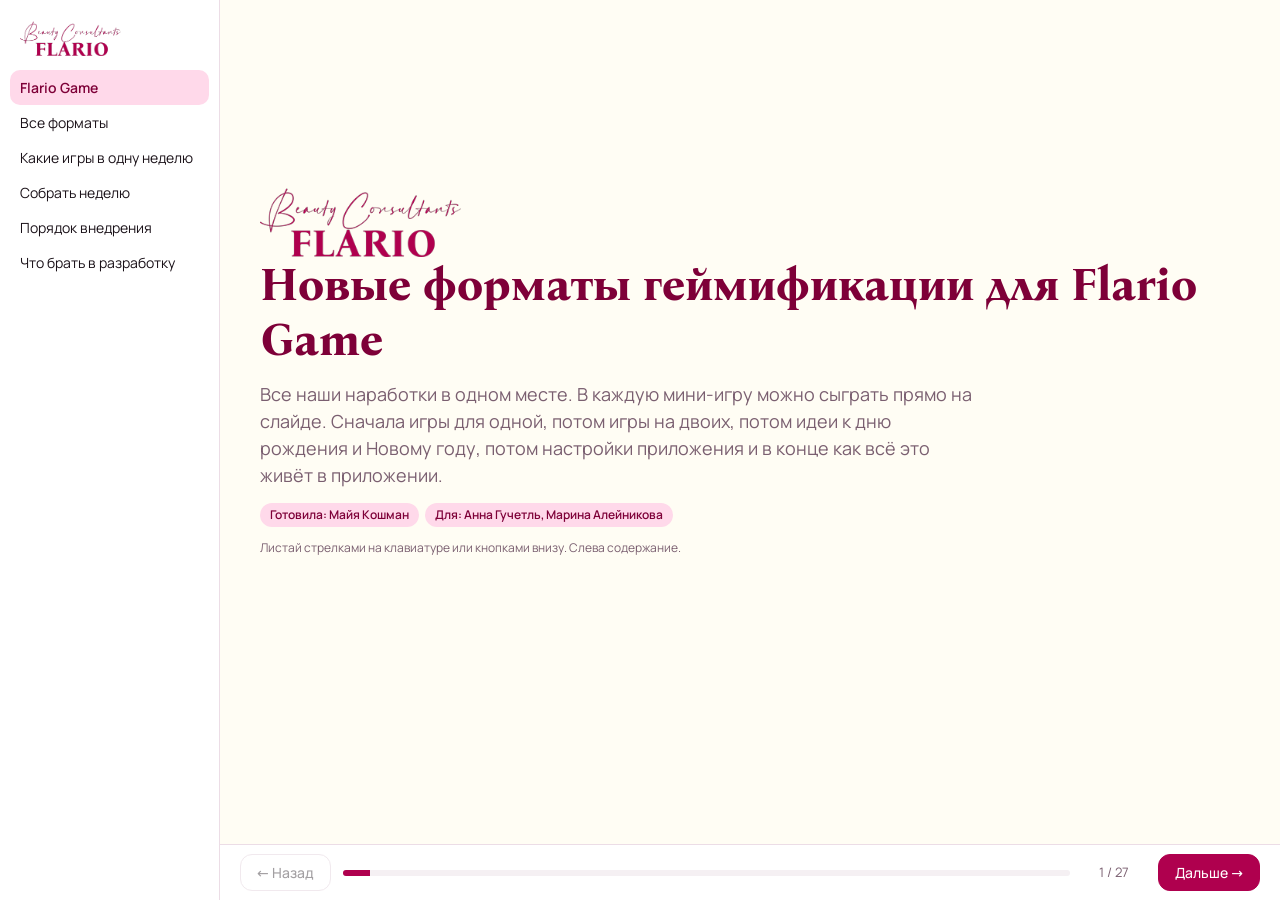
